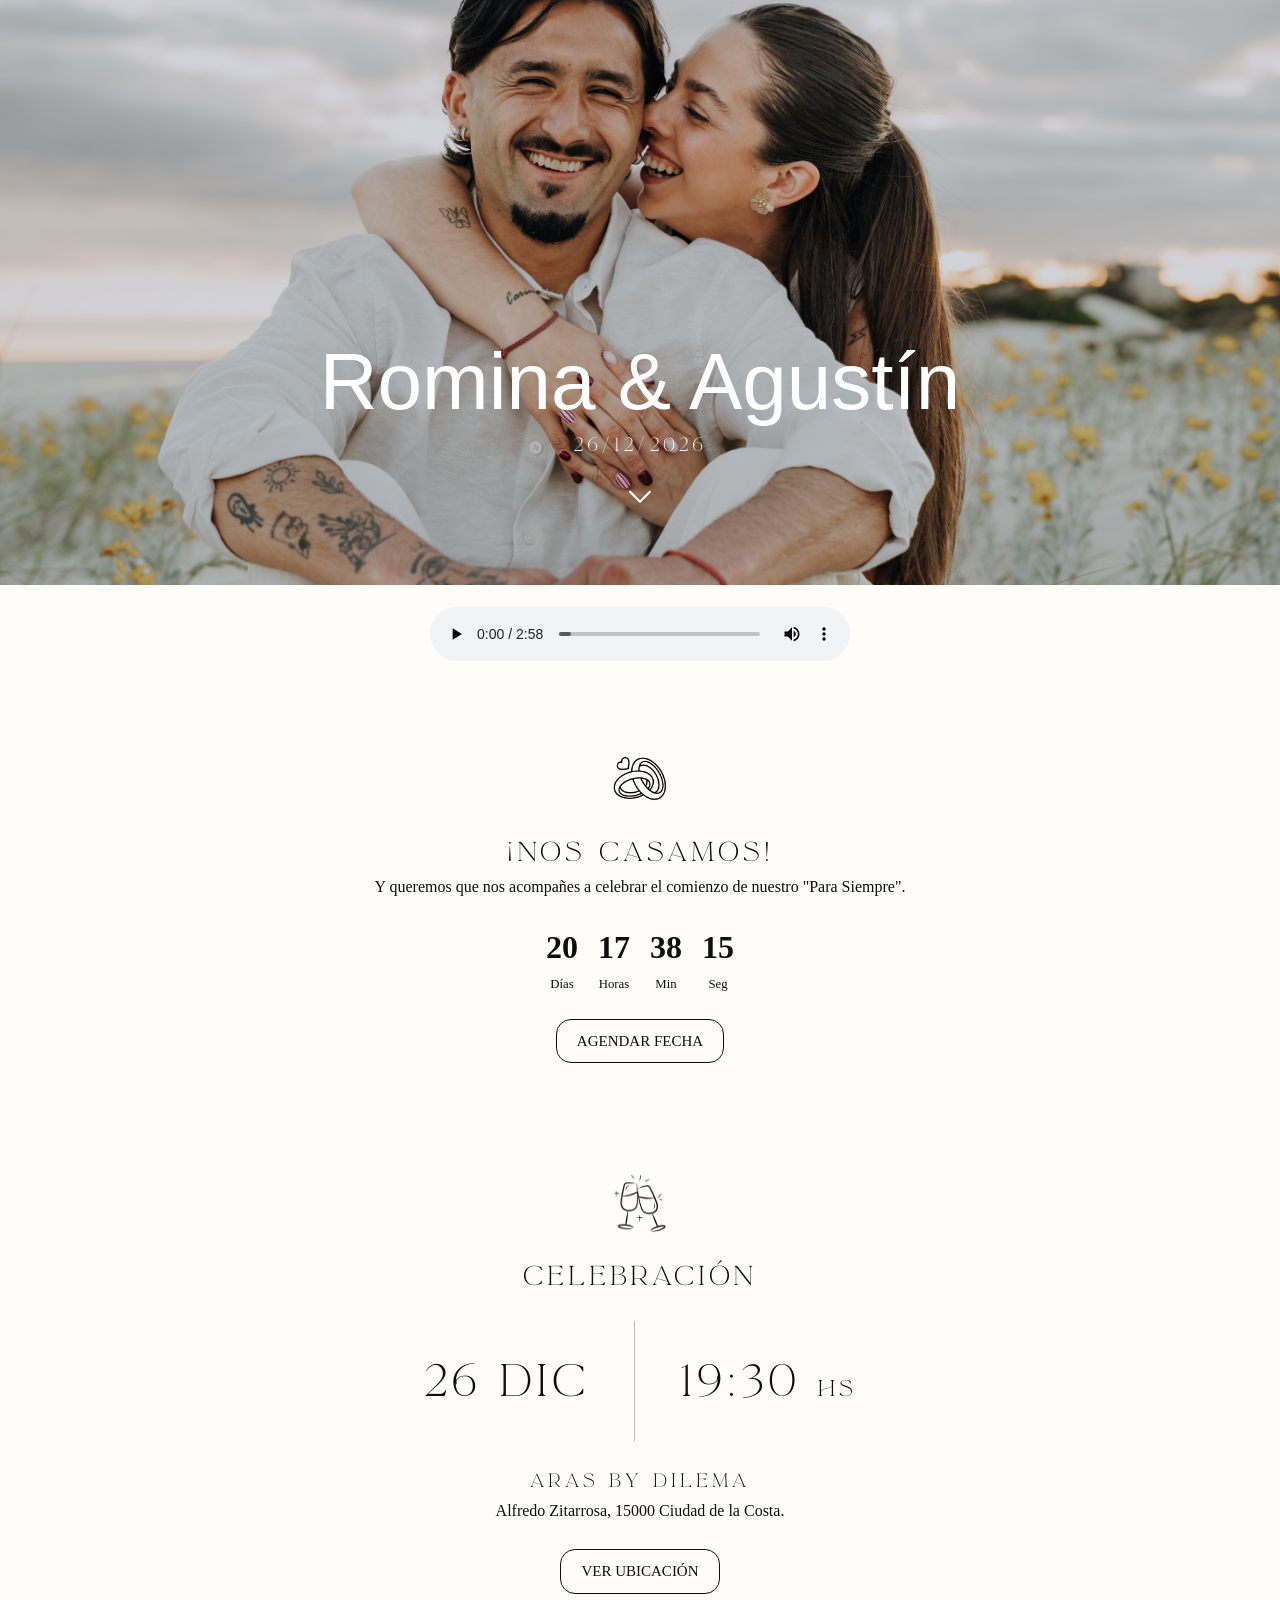
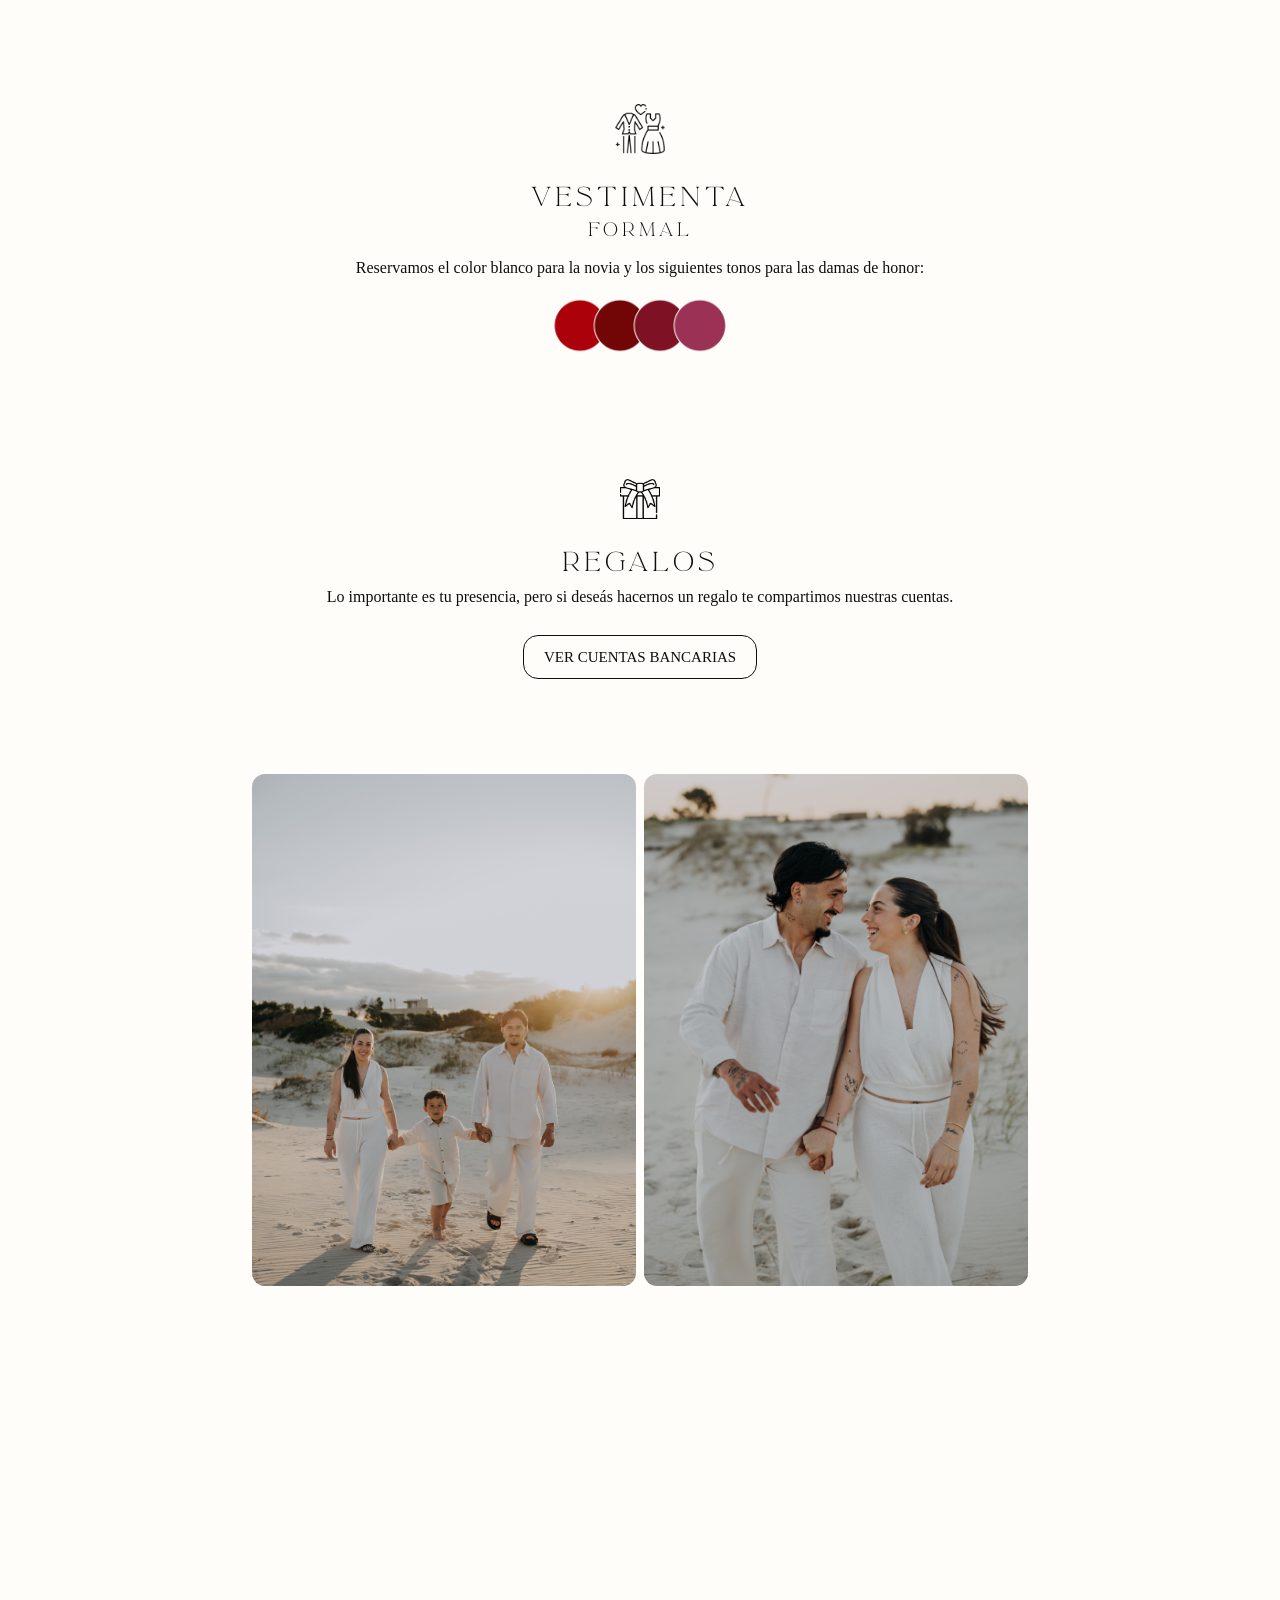
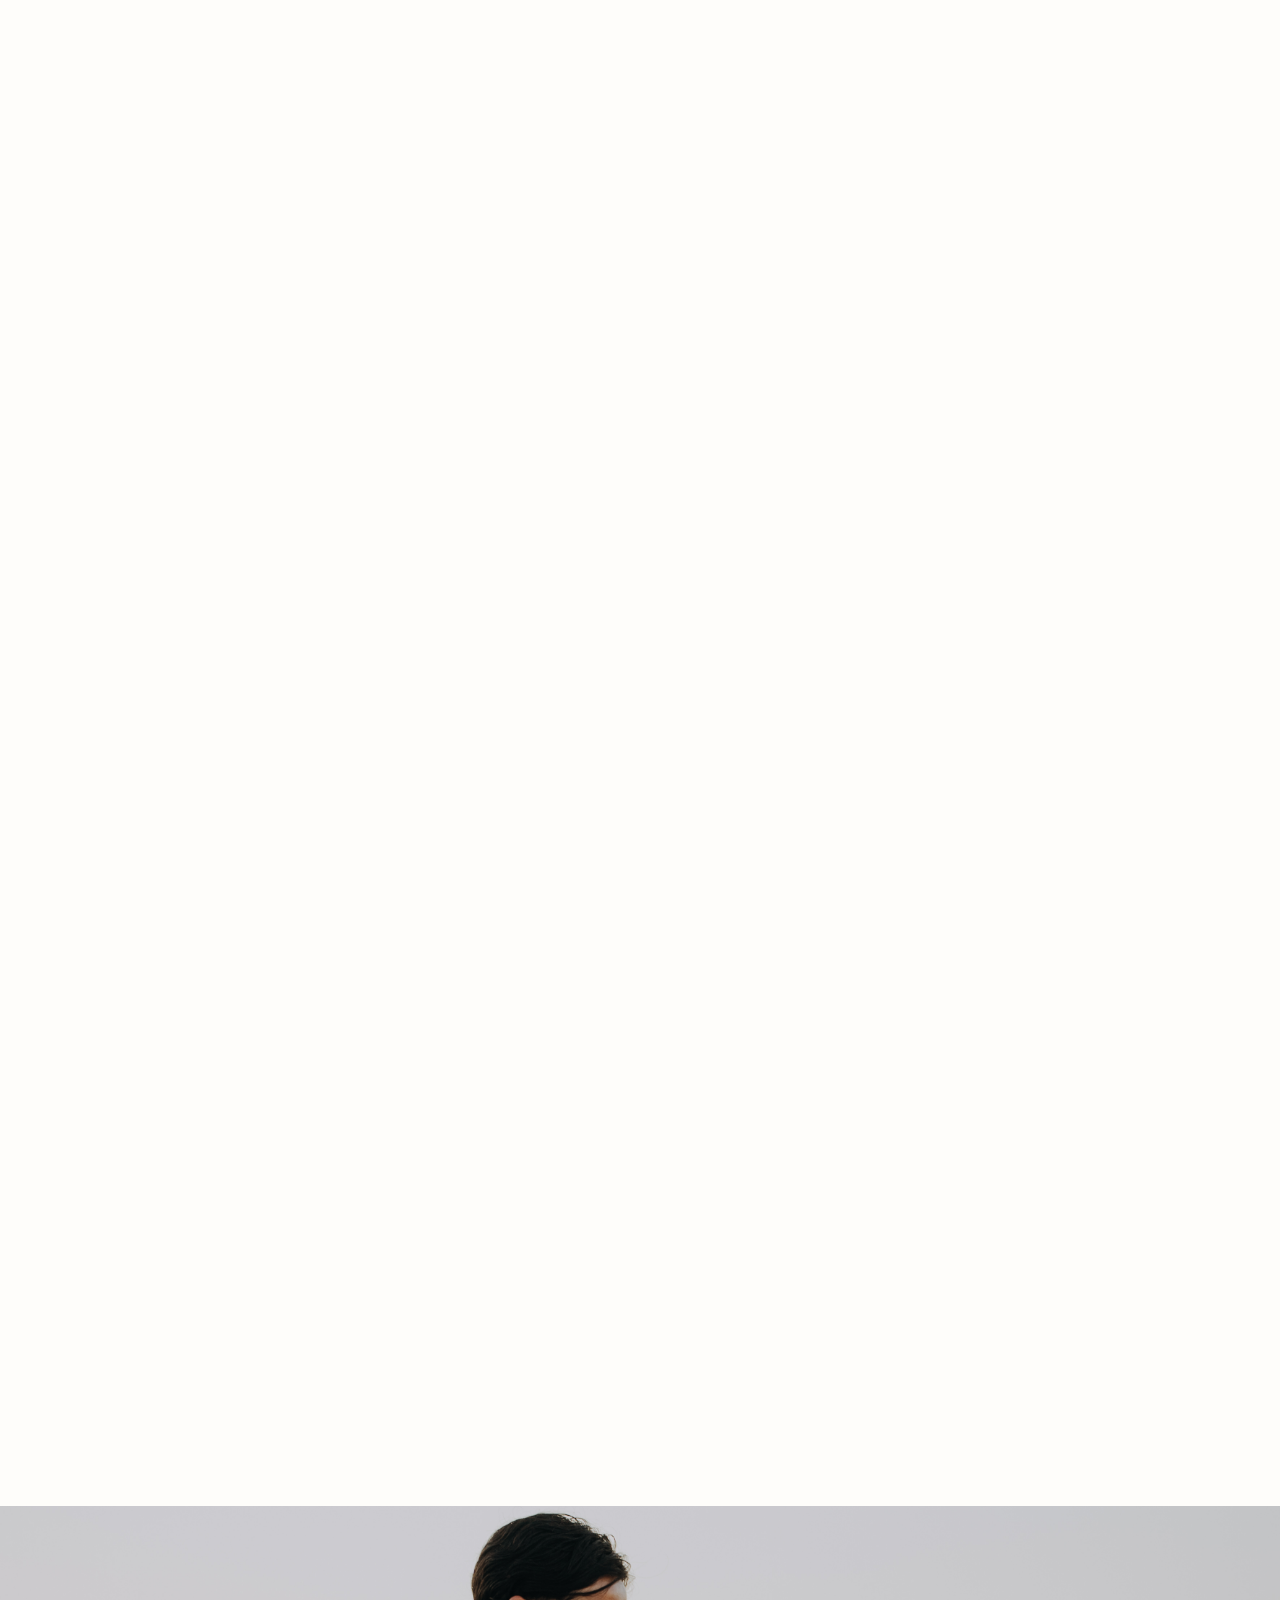
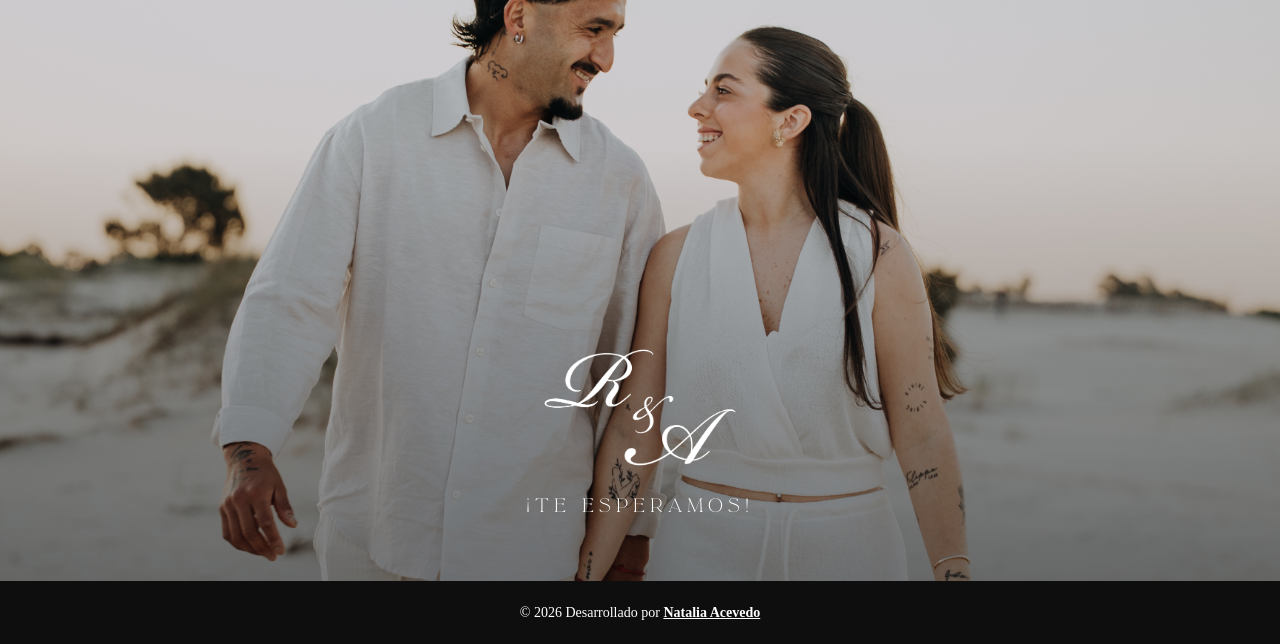
==== Romi & Agus/index.html @ 23ad6443 "Primera version invitacion Romi y Agus" ====
<!DOCTYPE html>
<html lang="es">
<head>
    <meta charset="UTF-8">
    <meta name="viewport" content="width=device-width, initial-scale=1.0">
    <title>Romi & Agus</title>
    <link href="https://cdn.jsdelivr.net/npm/bootstrap@5.3.5/dist/css/bootstrap.min.css" rel="stylesheet" integrity="sha384-SgOJa3DmI69IUzQ2PVdRZhwQ+dy64/BUtbMJw1MZ8t5HZApcHrRKUc4W0kG879m7" crossorigin="anonymous">
    
    <link rel="icon" type="image/png" href="img/R&A.png">

    <meta property="og:title" content="Romi & Agus | ¡Nos casamos!">
    <meta property="og:description" content="Sábado 26 de diciembre · 19:30 hs · Aras by Dilema">
    <meta property="og:image" content="https://natiacevedo.com/nos-casamos/Romi%20%26%20Agus/img/whatsapp.jpg">
    <meta property="og:image:width" content="1200">
    <meta property="og:image:height" content="630">
    <meta property="og:image:type" content="image/jpeg">
    <meta property="og:url" content="https://natiacevedo.com/nos-casamos/Romi%20%26%20Agus/romi%26agus.html">    
    <meta property="og:type" content="website">

    <meta name="format-detection" content="telephone=no">

    <link rel="preconnect" href="https://fonts.googleapis.com">
    <link rel="preconnect" href="https://fonts.gstatic.com" crossorigin>
    <link rel="stylesheet" href="https://use.typekit.net/cxe3yiv.css">
    <link rel="stylesheet" href="estilos-invitacion.css">

</head>
<body>
    <main>

        <div class="invitacion-boda">

            <div class="portada-boda">
                <img src="img/PORTADA.jpg" alt="Romina y Agustín">

                <div class="texto-portada">
                <h1 class="nombres">Romina &amp; Agustín</h1>
                <h3 class="mb-4">26/12/2026</h3>
                <a href="#siguiente-seccion" class="flecha-abajo" aria-label="Deslizar hacia abajo">
                    <svg viewBox="0 0 24 24" width="34" height="34"
                        fill="none" stroke="white"
                        stroke-width="1.5" stroke-linecap="round"
                        stroke-linejoin="round">
                        <path d="M5 9l7 7 7-7"/>
                    </svg>
                </a>
                </div>
            </div>

        </div>
            
            <div class="musica-boda">
                <audio controls preload="metadata">
                    <source src="musica/seraporqueteamo.mp3" type="audio/mpeg">
                    Tu navegador no admite la reproducción de audio.
                </audio>
            </div>
            
            <section class="altura container text-center" id="siguiente-seccion">

            <div class="text-center">
                <div>
                    <img src="img/boda.png" alt="brindis" width="60px" class="mb-4">
                </div>
                <h2 class="titulo">¡NOS CASAMOS!</h2>
                <p class="mt-2">Y queremos que nos acompañes a celebrar el comienzo de nuestro "Para Siempre".</p>

                <div id="countdown" class="mt-4 ">
                    <div class="time">
                        <span id="days">00</span>
                        <small>Días</small>
                    </div>
                    <div class="time">
                        <span id="hours">00</span>
                        <small>Horas</small>
                    </div>
                    <div class="time">
                        <span id="minutes">00</span>
                        <small>Min</small>
                    </div>
                    <div class="time">
                        <span id="seconds">00</span>
                        <small>Seg</small>
                    </div>
                </div>

                <a href="https://www.google.com/calendar/render?action=TEMPLATE&text=Casamiento+Romina+y+Agust%C3%ADn&dates=20261226T223000Z%2F20261227T073000Z&details=Casamiento+de+Romina+y+Agust%C3%ADn&location=Aras+by+Dilema%2C+Alfredo+Zitarrosa%2C+15000+Ciudad+de+la+Costa%2C+Canelones&ctz=America%2FMontevideo"
                target="_blank"
                rel="noopener noreferrer"
                class="button text-decoration-none the-seasons mt-4">
                    AGENDAR FECHA
                </a>
            </div>

            <div class="text-center celebracion">
                <div>
                    <img src="img/salud.png" alt="brindis" width="60px" class="mb-4">
                </div>
                <h2 class="titulo">CELEBRACIÓN</h2>
                <div class="fecha-evento">
                    <h4 class="fecha">26 DIC</h4>
                    <div class="separador"></div>
                    <h4 class="hora">
                        19:30 <span>HS</span>
                    </h4>
                </div>

                <h4 class="mb-2">Aras by Dilema</h4>
                <p>Alfredo Zitarrosa, 15000 Ciudad de la Costa.</p>

                <div class="botones">
                    <a href="https://www.google.com/maps/dir//Aras+by+Dilema,+Alfredo+Zitarrosa,+15000+Ciudad+de+la+Costa,+Departamento+de+Canelones/@-33.8884739,-58.9321915,7.93z/data=!3m1!4b1!4m9!4m8!1m0!1m5!1m1!1s0x959f89d371379f35:0xf142acd2adab171a!2m2!1d-55.9793618!2d-34.8284751!3e0?entry=ttu&g_ep=EgoyMDI2MTEwMy4wIKXMDSoASAFQAw%3D%3D"
                    rel="noopener noreferrer" target="_blank" class="button text-decoration-none the-seasons">
                        VER UBICACIÓN
                    </a>                
                </div>
            </div>

            <div class="text-center celebracion container">
                <div>
                    <img src="img/vestido-de-novia.png" alt="brindis" width="50px" class="mb-4">
                </div>
                <h2 class="titulo mb-2">VESTIMENTA</h2>
                <h4 class="mb-3">FORMAL</h4>
                <p>Reservamos el color blanco para la novia y los siguientes tonos para las damas de honor:</p>

                <div>
                    <img src="img/tonos.png" alt="tonos damas de honor" width="200px" class="mb-4">
                </div>
            </div>

           
            
<!-- SECCIÓN REGALOS -->
<div class="text-center celebracion container">
    <div>
        <img src="img/caja-de-regalo.png" alt="Regalos" width="40px" class="mb-4">
    </div>

    <h2 class="titulo mb-2">REGALOS</h2>

    <p>
        Lo importante es tu presencia, pero si deseás hacernos un regalo
        te compartimos nuestras cuentas.
    </p>

    <button type="button"
            class="button the-seasons"
            data-bs-toggle="modal"
            data-bs-target="#modalCuentas">
        VER CUENTAS BANCARIAS
    </button>
</div>


<!-- VENTANA EMERGENTE -->
<div class="modal fade" id="modalCuentas"
     tabindex="-1"
     aria-labelledby="tituloModalCuentas"
     aria-hidden="true">

    <div class="modal-dialog modal-dialog-centered">
        <div class="modal-content modal-regalos">

            <!-- ENCABEZADO -->
            <div class="modal-header border-0">
                <h5 class="modal-title titulo the-seasons" id="tituloModalCuentas">
                    Cuentas bancarias
                </h5>

                <button type="button"
                        class="btn-close"
                        data-bs-dismiss="modal"
                        aria-label="Cerrar">
                </button>
            </div>

            <!-- CUERPO -->
            <div class="modal-body text-center baskervville-normal">

                <h6 class="mb-3">
                    <b>Transferencias dentro de Santander:</b>
                </h6>

                <p class="mb-2">
                    Cuenta UYU: 1201671686
                    <button type="button" class="btn-copiar"
                        onclick="copiarCuenta('1201671686', this)">
                        Copiar
                    </button>
                </p>

                <p class="mb-4">
                    Cuenta USD: 5201818178
                    <button type="button" class="btn-copiar"
                        onclick="copiarCuenta('5201818178', this)">
                        Copiar
                    </button>
                </p>

                <h6 class="mt-3 mb-3">
                    <b>Transferencias desde otros bancos:</b>
                </h6>

                <p class="mb-2">
                    Cuenta UYU: 0074001201671686
                    <button type="button" class="btn-copiar"
                        onclick="copiarCuenta('0074001201671686', this)">
                        Copiar
                    </button>
                </p>

                <p class="mb-4">
                    Cuenta USD: 0074005201818178
                    <button type="button" class="btn-copiar"
                        onclick="copiarCuenta('0074005201818178', this)">
                        Copiar
                    </button>
                </p>

                <h6 class="mb-2">
                    Sucursal: 74 - Paso Molino
                </h6>

            </div>
        </div>
    </div>
</div>

        </section>

        
        <section class="py-4">
            <div class="galeria-personalizada container">

                <div class="galeria-foto">
                <img src="img/FOTO -1.jpg" alt="Foto 1">
                </div>

                <div class="galeria-foto">
                <img src="img/FOTO -4.jpg" alt="Foto 2">
                </div>

                <div class="galeria-foto galeria-ancha">
                <img src="img/FOTO -2.jpg" alt="Foto 3">
                </div>

                <div class="galeria-foto">
                <img src="img/FOTO -5.jpg" alt="Foto 4">
                </div>

                <div class="galeria-foto">
                <img src="img/FOTO -9.jpg" alt="Foto 5">
                </div>

            </div>
        </section>

        <!-- Visor de imágenes -->
        <div class="visor-galeria" id="visorGaleria"
            role="dialog" aria-modal="true"
            aria-label="Visor de fotografías"
            aria-hidden="true">

        <button class="visor-cerrar" type="button"
                aria-label="Cerrar galería">
            &times;
        </button>

        <button class="visor-anterior" type="button"
                aria-label="Foto anterior">
            &#10094;
        </button>

        <img id="imagenAmpliada" src="" alt="">

        <button class="visor-siguiente" type="button"
                aria-label="Foto siguiente">
            &#10095;
        </button>

        </div>

 
<section class="mt-4 container">
    <div class="formulario">

        <div class="subtitulo mb-3">
            ROMI &amp; AGUS · 26.12.2026
        </div>

        <h2 class="mb-1">CONFIRMÁ TU ASISTENCIA</h2>

        <p class="intro">
            ¡Nos encantaría compartir este día con vos!
        </p>

        <form id="formConfirmacion">

            <!-- NOMBRE -->
            <div class="campo">
                <label for="nombre">Nombre *</label>
                <input
                    id="nombre"
                    name="nombre"
                    type="text"
                    maxlength="80"
                    required>
            </div>

            <!-- APELLIDO -->
            <div class="campo">
                <label for="apellido">Apellido *</label>
                <input
                    id="apellido"
                    name="apellido"
                    type="text"
                    maxlength="80"
                    required>
            </div>

            <!-- CONFIRMACIÓN DE ASISTENCIA -->
            <fieldset>
                <legend>¿Confirmás tu asistencia? *</legend>

                <label class="opcion">
                    <input
                        type="radio"
                        name="asiste"
                        value="Sí"
                        required>
                    ¡Sí, ahí estaré!
                </label>

                <label class="opcion">
                    <input
                        type="radio"
                        name="asiste"
                        value="No">
                    No podré asistir
                </label>
            </fieldset>

            <!-- CAMPOS SI CONFIRMA ASISTENCIA -->
            <div id="camposAsistencia" class="oculto">

                <!-- RESTRICCIÓN ALIMENTARIA -->
                <fieldset>
                    <legend>
                        ¿Tenés alguna restricción alimentaria?
                    </legend>

                    <label class="opcion">
                        <input
                            type="radio"
                            name="restriccion"
                            value="No"
                            checked>
                        No
                    </label>

                    <label class="opcion">
                        <input
                            type="radio"
                            name="restriccion"
                            value="Sí">
                        Sí
                    </label>
                </fieldset>

                <!-- DETALLE DE RESTRICCIÓN -->
                <div class="campo oculto" id="cajaDetalle">
                    <label for="detalle">¿Cuál? *</label>

                    <textarea
                        id="detalle"
                        name="detalle"
                        rows="2"
                        maxlength="500"
                        placeholder="Celíaco/a, vegetariano/a, alergias..."></textarea>
                </div>

                <!-- CANCIÓN OPCIONAL -->
                <div class="campo">
                    <label for="cancion">
                        ¿Qué canción no puede faltar? 🎶
                    </label>

                    <input
                        id="cancion"
                        name="cancion"
                        type="text"
                        maxlength="200"
                        placeholder="Canción y artista (opcional)">
                </div>

            </div>

            <!-- MENSAJE PARA LOS NOVIOS -->
            <div class="campo">
                <label for="mensaje">
                    ¿Querés dejarles un mensaje a los novios? 💌
                </label>

                <textarea
                    id="mensaje"
                    name="mensaje"
                    rows="4"
                    maxlength="1500"
                    placeholder="Un deseo, unas palabras lindas o lo que quieras compartir..."></textarea>
            </div>

            <!-- BOTÓN DE ENVÍO -->
            <div class="botones text-center">
                <button
                    id="enviar"
                    type="submit"
                    class="button the-seasons enviar-confirmacion">
                    ENVIAR CONFIRMACIÓN
                </button>
            </div>

            <!-- ESTADO DEL ENVÍO -->
            <div
                id="estado"
                class="estado"
                role="status"
                aria-live="polite">
            </div>

        </form>

    </div>
</section>


        
        <!-- BANNER FINAL -->
        <div class="invitacion-boda cierre-boda">

            <div class="portada-boda portada-final">

                <!-- Imagen para desktop -->
                <img
                    src="img/FOTO -3.jpg"
                    alt="Romina y Agustín"
                    class="imagen-final foto-desktop">

                <!-- Imagen para mobile -->
                <img
                    src="img/portada2.jpg"
                    alt="Romina y Agustín"
                    class="imagen-final foto-mobile">

                <!-- Contenido sobre la imagen -->
                <div class="texto-portada texto-final">

                    <img
                        src="img/R&A-LogoBlanco.png"
                        alt="Romi y Agus"
                        class="logo-final">

                    <h4 class="mensaje-final">¡TE ESPERAMOS!</h4>

                </div>

            </div>

        </div>
</main>

<footer>
    <p class="text-center smaller p-3 mb-0">
        © 2026 Desarrollado por
        <a href="https://wa.me/59892777550"
           target="_blank"
           rel="noopener noreferrer"
           style="color: inherit; text-decoration: underline;">
            Natalia Acevedo
        </a>
    </p>
</footer>

    <script src="script.js"></script>
    <script src="https://cdn.jsdelivr.net/npm/bootstrap@5.3.5/dist/js/bootstrap.bundle.min.js"></script>

</body>
</html>
---- Romi & Agus/estilos-invitacion.css ----
/* ==========================================================
   ROMI & AGUS · INVITACIÓN
   Hoja de estilos organizada según las secciones del HTML.
   Breakpoints: tablet <= 991px, mobile <= 600px.
========================================================== */

/* 01. VARIABLES Y BASE ------------------------------------- */
:root {
  --negro: #0e0e0e;
  --beige: #fefdfa;
  --blanco: #ffffff;
}

* {
  margin: 0;
  padding: 0;
  box-sizing: border-box;
}

html {
  scroll-behavior: smooth;
}

body {
  background-color: var(--beige);
  background-image: url("img/textura.jpg");
  background-repeat: repeat;
  background-position: center;
  background-size: 600px auto;
  color: var(--negro);
  overflow-x: hidden;
}

/* 02. TIPOGRAFÍAS ------------------------------------------ */
@font-face {
  font-family: "Luxes Serif";
  src: url("fonts/LaLuxes-regular.otf") format("opentype");
  font-weight: 400;
  font-style: normal;
}

.baskervville-normal {
  font-family: "Baskervville", serif;
  font-weight: 400;
  font-style: normal;
}

.the-seasons,
p,
.time,
h6 {
  font-family: "the-seasons", serif;
}

h2,
h3,
h4 {
  font-family: "Luxes Serif", serif;
  font-weight: 300;
  font-style: normal;
  font-size: 17px;
  letter-spacing: 4px;
  text-align: center;
  margin: 5px 0 0;
}

/* 03. PORTADA PRINCIPAL ------------------------------------ */
.invitacion-boda {
  width: 100%;
  max-width: none;
  margin: 0;
  background-color: transparent;
}

.portada-boda {
  position: relative;
  width: 100%;
  height: 65vh;
  overflow: hidden;
}

.portada-boda img {
  display: block;
  width: 100%;
  height: 100%;
  object-fit: cover;
  object-position: center center;
}

.texto-portada {
  position: absolute;
  bottom: 65px;
  left: 50%;
  transform: translateX(-50%);
  width: 90%;
  text-align: center;
  color: var(--blanco);
}

.nombres {
  font-family: "bickham-script-pro-3", sans-serif;
  font-weight: 300;
  font-style: normal;
  font-size: 80px;
  line-height: 1.2;
  text-align: center;
  margin: 0;
}

.flecha-abajo {
  display: inline-flex;
  align-items: center;
  justify-content: center;
  color: var(--blanco);
  text-decoration: none;
  cursor: pointer;
  animation: flechaFlotante 2s ease-in-out infinite;
}

@keyframes flechaFlotante {
  0%, 100% { transform: translateY(0); }
  50% { transform: translateY(10px); }
}

/* 04. REPRODUCTOR DE MÚSICA -------------------------------- */
.musica-boda {
  padding: 22px 20px 28px;
  background-color: transparent;
  text-align: center;
}

.musica-boda audio {
  display: block;
  width: 100%;
  max-width: 420px;
  margin: 0 auto;
}

/* 05. SECCIÓN PRINCIPAL Y CUENTA REGRESIVA ------------------ */
.altura {
  background-color: transparent;
  min-height: 90vh;
  height: auto;
  display: flex;
  flex-direction: column;
  justify-content: center;
  padding-top: 60px;
  padding-bottom: 60px;
}

#countdown {
  display: flex;
  justify-content: center;
  align-items: center;
  gap: 20px;
  text-align: center;
}

#countdown .time span {
  display: block;
  font-size: 2rem;
  font-weight: bold;
}

#countdown .time small {
  font-size: 0.8rem;
}

/* 06. BOTONES ---------------------------------------------- */
.button {
  display: inline-block;
  color: var(--negro);
  background-color: transparent;
  border: 1px solid var(--negro);
  font-family: "the-seasons", serif;
  font-weight: normal;
  cursor: pointer;
  padding: 10px 20px;
  margin: 10px auto;
  border-radius: 15px;
  font-size: 15px;
  text-align: center;
  text-decoration: none;
  transition: all 0.5s ease;
}

.button:hover {
  background-color: var(--negro);
  color: var(--blanco);
  border: 1px solid var(--negro);
}

.button:disabled {
  opacity: 0.5;
  cursor: wait;
}

/* 07. CELEBRACIÓN, FECHA Y VESTIMENTA ----------------------- */
.celebracion {
  margin-top: 100px;
}

.celebracion h2 {
  margin-bottom: 10px;
}

.titulo {
  font-size: 24px;
}

.fecha-evento {
  display: flex;
  align-items: center;
  justify-content: center;
  gap: 45px;
  padding: 20px 15px;
  margin-bottom: 10px;
}

.fecha,
.hora {
  font-size: 40px;
  font-weight: 300;
  white-space: nowrap;
  margin: 0;
}

.separador {
  width: 1px;
  height: 120px;
  flex-shrink: 0;
  background-color: #bcbcbc;
}

.hora span {
  font-size: 20px;
}

/* 08. REGALOS: MODAL Y COPIAR ------------------------------- */
.modal-regalos {
  border: none;
  border-radius: 18px;
  padding: 15px;
  background: #fff;
}

.modal-regalos .modal-header {
  align-items: center;
}

.modal-regalos .modal-body {
  padding: 15px 10px 25px;
}

.btn-copiar {
  background: transparent;
  border: 1px solid #aaa;
  border-radius: 20px;
  padding: 4px 10px;
  margin-left: 6px;
  font-size: 12px;
  color: inherit;
  cursor: pointer;
  transition: all 0.2s ease;
}

.btn-copiar:hover {
  background: #f0ece6;
}

.btn-copiar:focus-visible {
  outline: 2px solid currentColor;
  outline-offset: 2px;
}

/* 09. GALERÍA ---------------------------------------------- */
.galeria-personalizada {
  display: grid;
  grid-template-columns: repeat(2, minmax(0, 1fr));
  gap: 8px;
  width: 100%;
  max-width: 800px;
  margin: 0 auto;
}

.galeria-personalizada .galeria-foto {
  position: relative;
  overflow: hidden;
  border-radius: 13px;
  aspect-ratio: 3 / 4;
  background: #eee;
  cursor: pointer;
}

.galeria-personalizada .galeria-ancha {
  grid-column: span 2;
  aspect-ratio: 1.7 / 1;
}

.galeria-personalizada img {
  display: block;
  width: 100%;
  height: 100%;
  object-fit: cover;
}

.galeria-personalizada .galeria-foto img {
  transition: transform 0.3s ease;
}

.galeria-personalizada .galeria-foto:hover img {
  transform: scale(1.03);
}

/* 10. VISOR DE FOTOGRAFÍAS --------------------------------- */
.visor-galeria {
  position: fixed;
  inset: 0;
  z-index: 999999;
  display: none;
  align-items: center;
  justify-content: center;
  background: rgba(255, 255, 255, 0.12);
  backdrop-filter: blur(4px);
  -webkit-backdrop-filter: blur(4px);
}

.visor-galeria.activo {
  display: flex;
}

#imagenAmpliada {
  max-width: 85vw;
  max-height: 85vh;
  width: auto;
  height: auto;
  object-fit: contain;
  border-radius: 12px;
  box-shadow: 0 8px 35px rgba(0, 0, 0, 0.18);
}

.visor-cerrar,
.visor-anterior,
.visor-siguiente {
  position: absolute;
  z-index: 2;
  display: flex;
  align-items: center;
  justify-content: center;
  width: 46px;
  height: 46px;
  border: none;
  border-radius: 50%;
  background: rgba(255, 255, 255, 0.95);
  color: #222;
  font-size: 25px;
  cursor: pointer;
  box-shadow: 0 2px 12px rgba(0, 0, 0, 0.15);
  transition: background 0.2s ease;
}

.visor-cerrar:hover,
.visor-anterior:hover,
.visor-siguiente:hover {
  background: #eaeaea;
}

.visor-cerrar {
  top: 25px;
  right: 25px;
  font-size: 34px;
}

.visor-anterior {
  left: 25px;
  top: 50%;
  transform: translateY(-50%);
}

.visor-siguiente {
  right: 25px;
  top: 50%;
  transform: translateY(-50%);
}

/* 11. FORMULARIO RSVP -------------------------------------- */
.formulario {
  max-width: 580px;
  margin: 0 auto;
  padding: 28px 24px;
  border: 1px solid #393939;
  border-radius: 16px;
  background: rgba(255, 255, 255, 0.68);
}

.formulario,
.formulario p,
.formulario label,
.formulario legend,
.formulario input,
.formulario textarea,
.formulario button,
.formulario .subtitulo,
.formulario .estado {
  font-family: "the-seasons", serif;
}

.formulario h2 {
  font-family: "Luxes Serif", serif;
  font-weight: 300;
  letter-spacing: 4px;
}

.subtitulo {
  text-align: center;
  font-size: 12px;
  letter-spacing: 0.2em;
  color: #393939;
}

.intro {
  text-align: center;
  line-height: 1.6;
  margin-bottom: 28px;
}

.campo {
  margin: 0 0 22px;
}

label,
legend {
  display: block;
  margin: 0 0 10px;
  font-size: 15px;
}

input[type="text"],
textarea {
  display: block;
  width: 100%;
  padding: 12px 14px;
  border: 1px solid var(--negro);
  background: #fff;
  border-radius: 8px;
  font: inherit;
  font-size: 15px;
}

input:focus,
textarea:focus {
  outline: 2px solid #aaa;
  outline-offset: 1px;
}

fieldset {
  padding: 0;
  border: none;
  margin-bottom: 24px;
}

.opcion {
  display: inline-flex;
  align-items: center;
  margin: 0 18px 10px 0;
  gap: 7px;
  cursor: pointer;
}

.opcion input {
  accent-color: #393939;
}

.oculto {
  display: none;
}

.estado {
  text-align: center;
  margin-top: 18px;
  line-height: 1.6;
}

.error { color: #a12f25; }
.exito { color: #355b39; }

/* 12. BANNER FINAL (FOTOS DESKTOP Y MOBILE) ----------------- */
.cierre-boda {
  width: 100%;
  margin-top: 70px;
}

.portada-final {
  position: relative;
  width: 100%;
  height: 75vh;
  overflow: hidden;
}

.portada-final .imagen-final {
  display: block;
  width: 100%;
  height: 100%;
  object-fit: cover;
  object-position: center;
}

.portada-final .foto-desktop {
  display: block;
  object-position: center 38%; /* encuadre elegido para desktop */
}

.portada-final .foto-mobile {
  display: none;
}

.portada-final::after {
  content: "";
  position: absolute;
  inset: 0;
  background: linear-gradient(
    to bottom,
    transparent 35%,
    rgba(0, 0, 0, 0.35) 100%
  );
  pointer-events: none;
}

.texto-final {
  position: absolute;
  z-index: 2;
  bottom: 65px;
  left: 50%;
  transform: translateX(-50%);
  width: 90%;
  text-align: center;
  color: white;
}

.portada-final .logo-final {
  display: block;
  width: 200px;
  height: auto;
  margin: 0 auto 20px;
  object-fit: contain;
}

.mensaje-final {
  letter-spacing: 5px;
  color: white;
}

/* 13. PIE DE PÁGINA ---------------------------------------- */
footer {
  width: 100%;
  background-color: var(--negro);
  color: var(--blanco);
  padding: 5px;
  text-align: center;
  text-decoration: none;
}

footer a {
  color: var(--blanco);
  text-decoration: none;
  font-weight: bold;
}

footer p {
  margin-bottom: 0;
  font-size: 14px;
}

/* 14. ANIMACIONES DE APARICIÓN ------------------------------ */
.revelar {
  opacity: 1;
  transform: none;
}

.animaciones-activas .revelar {
  opacity: 0;
  transform: translateY(22px);
  transition:
    opacity 1s ease,
    transform 1s cubic-bezier(0.22, 1, 0.36, 1);
  will-change: opacity, transform;
}

.animaciones-activas .revelar.visible {
  opacity: 1;
  transform: translateY(0);
}

.animaciones-activas .galeria-foto.revelar {
  opacity: 0;
  transform: translateY(22px);
  transition:
    opacity 1.1s ease,
    transform 1.1s cubic-bezier(0.22, 1, 0.36, 1);
}

.animaciones-activas .galeria-foto.revelar:nth-child(2n+1):not(.galeria-ancha) {
  transform: translateX(-35px);
}

.animaciones-activas .galeria-foto.revelar:nth-child(2n):not(.galeria-ancha) {
  transform: translateX(35px);
}

.animaciones-activas .galeria-foto.revelar.galeria-ancha {
  transform: translateY(22px);
}

.animaciones-activas .galeria-foto.revelar.visible,
.animaciones-activas .galeria-foto.revelar.visible:nth-child(2n+1),
.animaciones-activas .galeria-foto.revelar.visible:nth-child(2n) {
  opacity: 1;
  transform: translate(0, 0);
}

/* 15. RESPONSIVE: TABLET Y MOBILE -------------------------- */
@media (max-width: 991px) {
  .portada-boda {
    height: 70vh;
  }

  .nombres {
    font-size: 70px;
  }

  .portada-final {
    height: 80vh;
    height: 80svh;
  }

  .portada-final .foto-desktop {
    display: none;
  }

  .portada-final .foto-mobile {
    display: block;
  }

  .portada-final .logo-final {
    width: 150px;
  }

  .texto-final {
    bottom: 50px;
  }
}

@media (max-width: 600px) {
  .portada-boda {
    height: 80vh;
    height: 80svh;
  }

  .portada-boda img {
    width: 100%;
    height: 100%;
    object-fit: cover;
    object-position: center center;
  }

  .texto-portada {
    bottom: 50px;
    width: 95%;
  }

  .nombres {
    font-size: 65px;
    line-height: 1.1;
  }

  .texto-portada h3 {
    font-size: 16px;
    letter-spacing: 4px;
  }

  .altura {
    min-height: auto;
    padding-top: 60px;
    padding-bottom: 60px;
  }

  #countdown {
    gap: 15px;
  }

  #countdown .time span {
    font-size: 1.6rem;
  }

  #countdown .time small {
    font-size: 0.75rem;
  }

  .celebracion {
    margin-top: 80px;
  }

  .titulo {
    font-size: 22px;
  }

  .fecha-evento {
    gap: 25px;
    padding: 20px 10px;
  }

  .fecha,
  .hora {
    font-size: 26px;
  }

  .hora span {
    font-size: 14px;
  }

  .separador {
    height: 75px;
  }

  .button {
    font-size: 14px;
    padding: 10px 20px;
  }

  .galeria-personalizada {
    gap: 6px;
  }

  .galeria-personalizada .galeria-foto {
    border-radius: 10px;
  }

  #imagenAmpliada {
    max-width: 92vw;
    max-height: 75vh;
  }

  .visor-anterior { left: 8px; }
  .visor-siguiente { right: 8px; }
  .visor-cerrar { top: 15px; right: 15px; }

  .visor-anterior,
  .visor-siguiente {
    width: 36px;
    height: 36px;
    font-size: 20px;
  }
}

@media (max-width: 576px) {
  .modal-regalos { padding: 10px; }
  .modal-regalos p { font-size: 14px; }

  .btn-copiar {
    font-size: 11px;
    padding: 4px 8px;
  }

  footer p { font-size: 12px; }
}

@media (max-width: 480px) {
  .formulario { padding: 24px 18px; }
  h2 { font-size: 20px; }
}

/* 16. ACCESIBILIDAD: MOVIMIENTO REDUCIDO ------------------- */
@media (prefers-reduced-motion: reduce) {
  .animaciones-activas .revelar {
    opacity: 1;
    transform: none;
    transition: none;
  }

  .animaciones-activas .galeria-foto.revelar {
    opacity: 1 !important;
    transform: none !important;
    transition: none !important;
  }
}
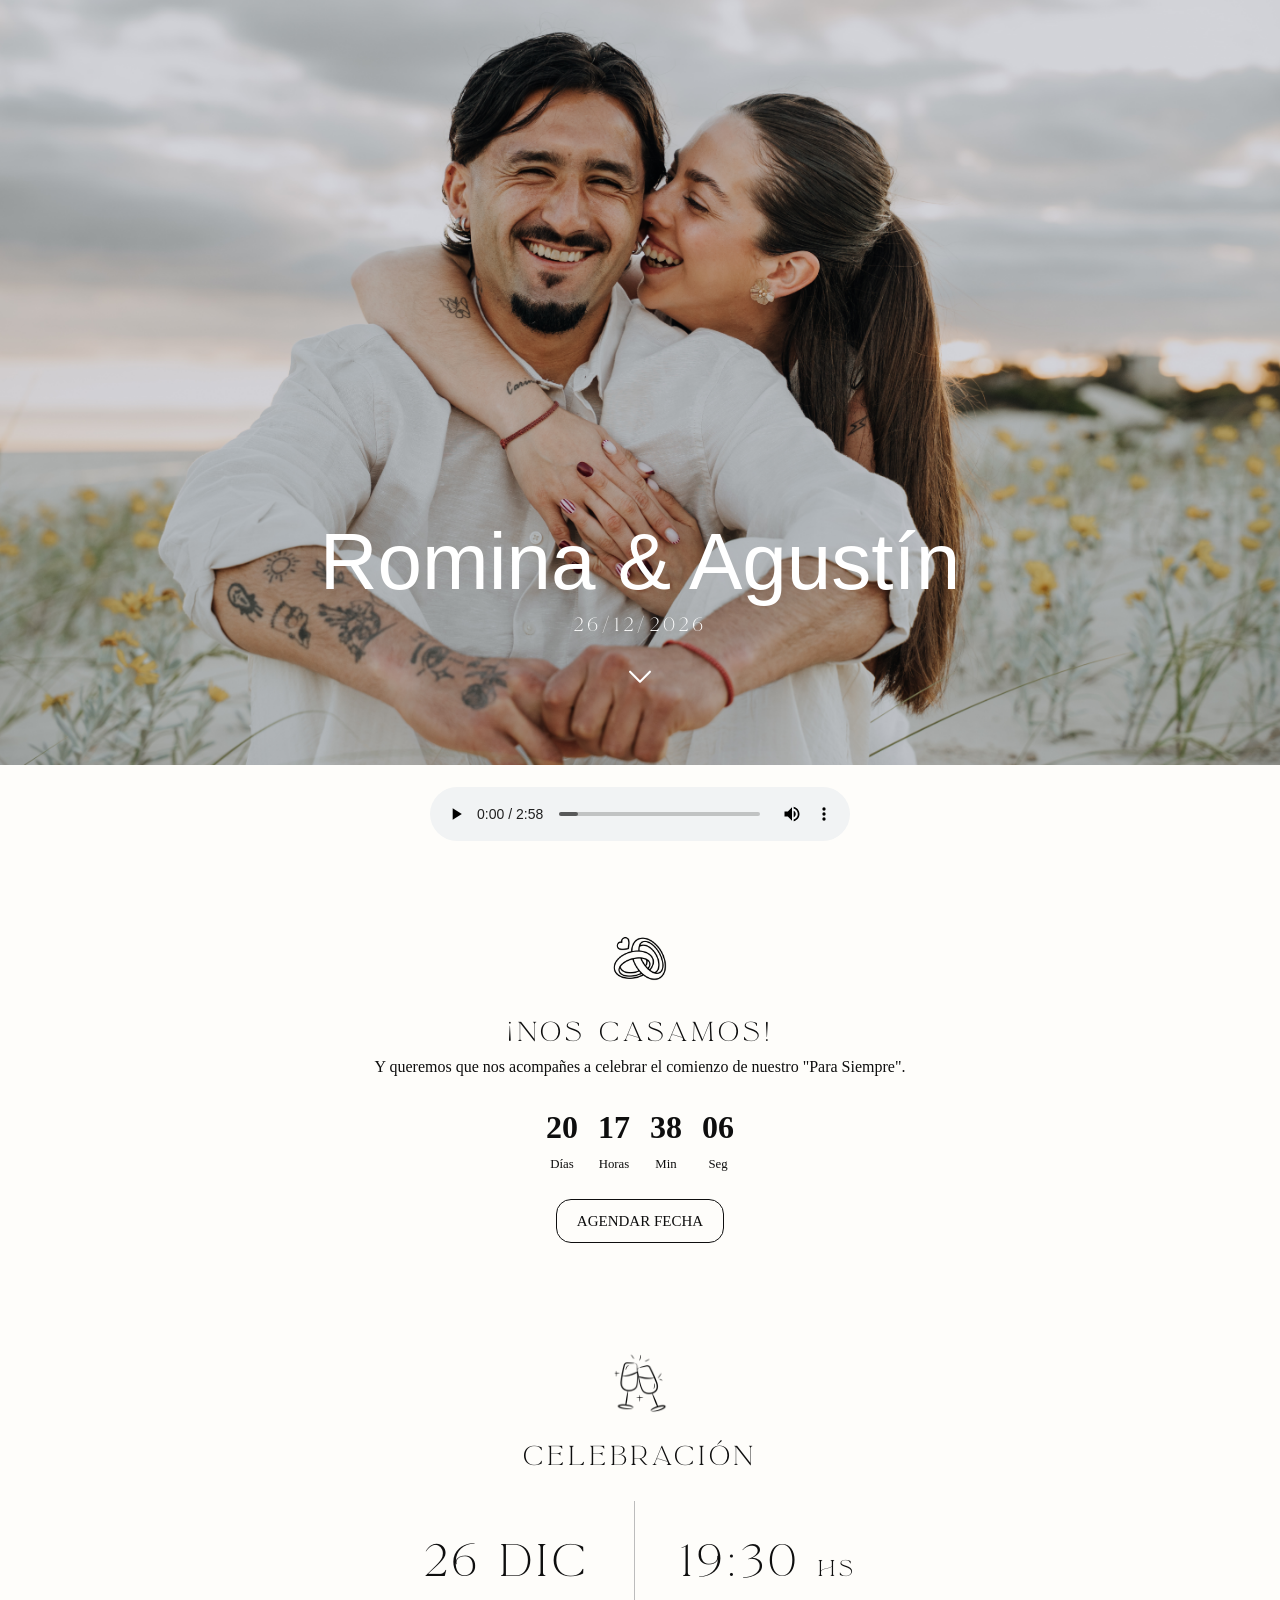
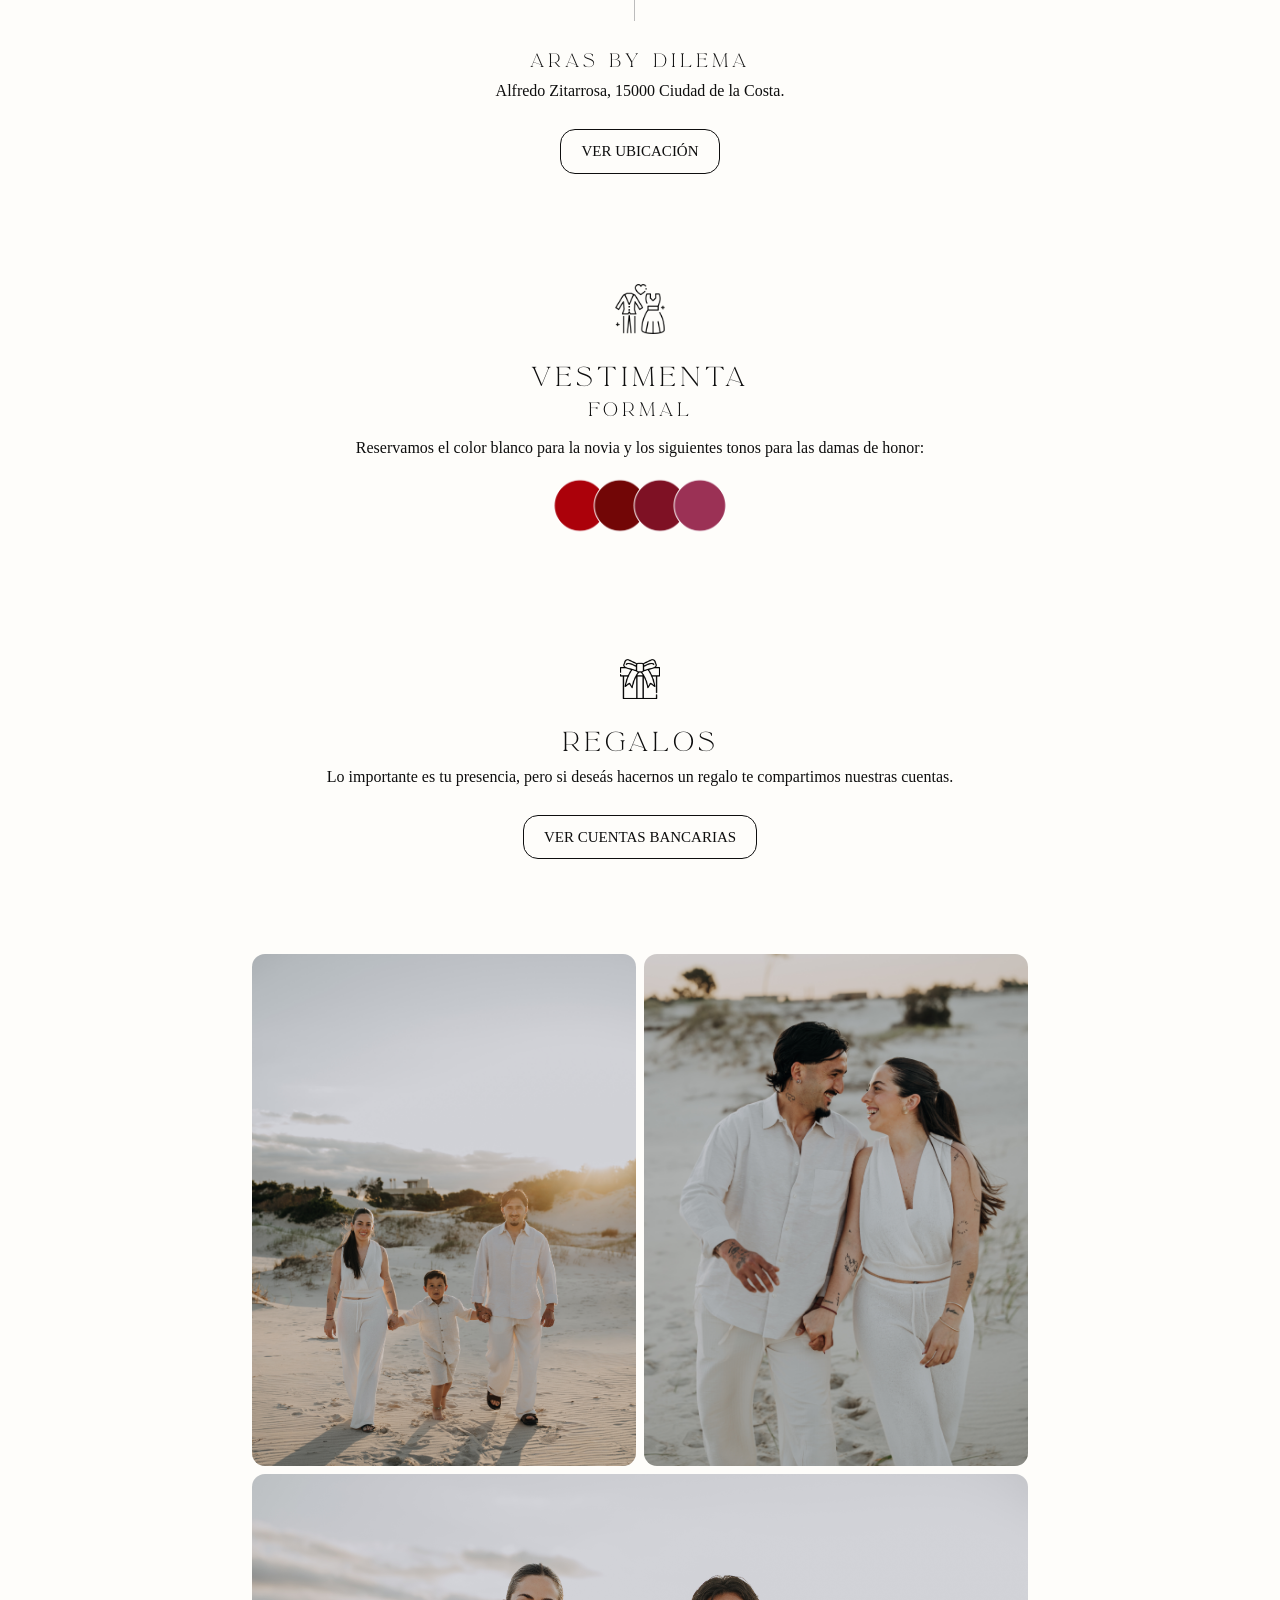
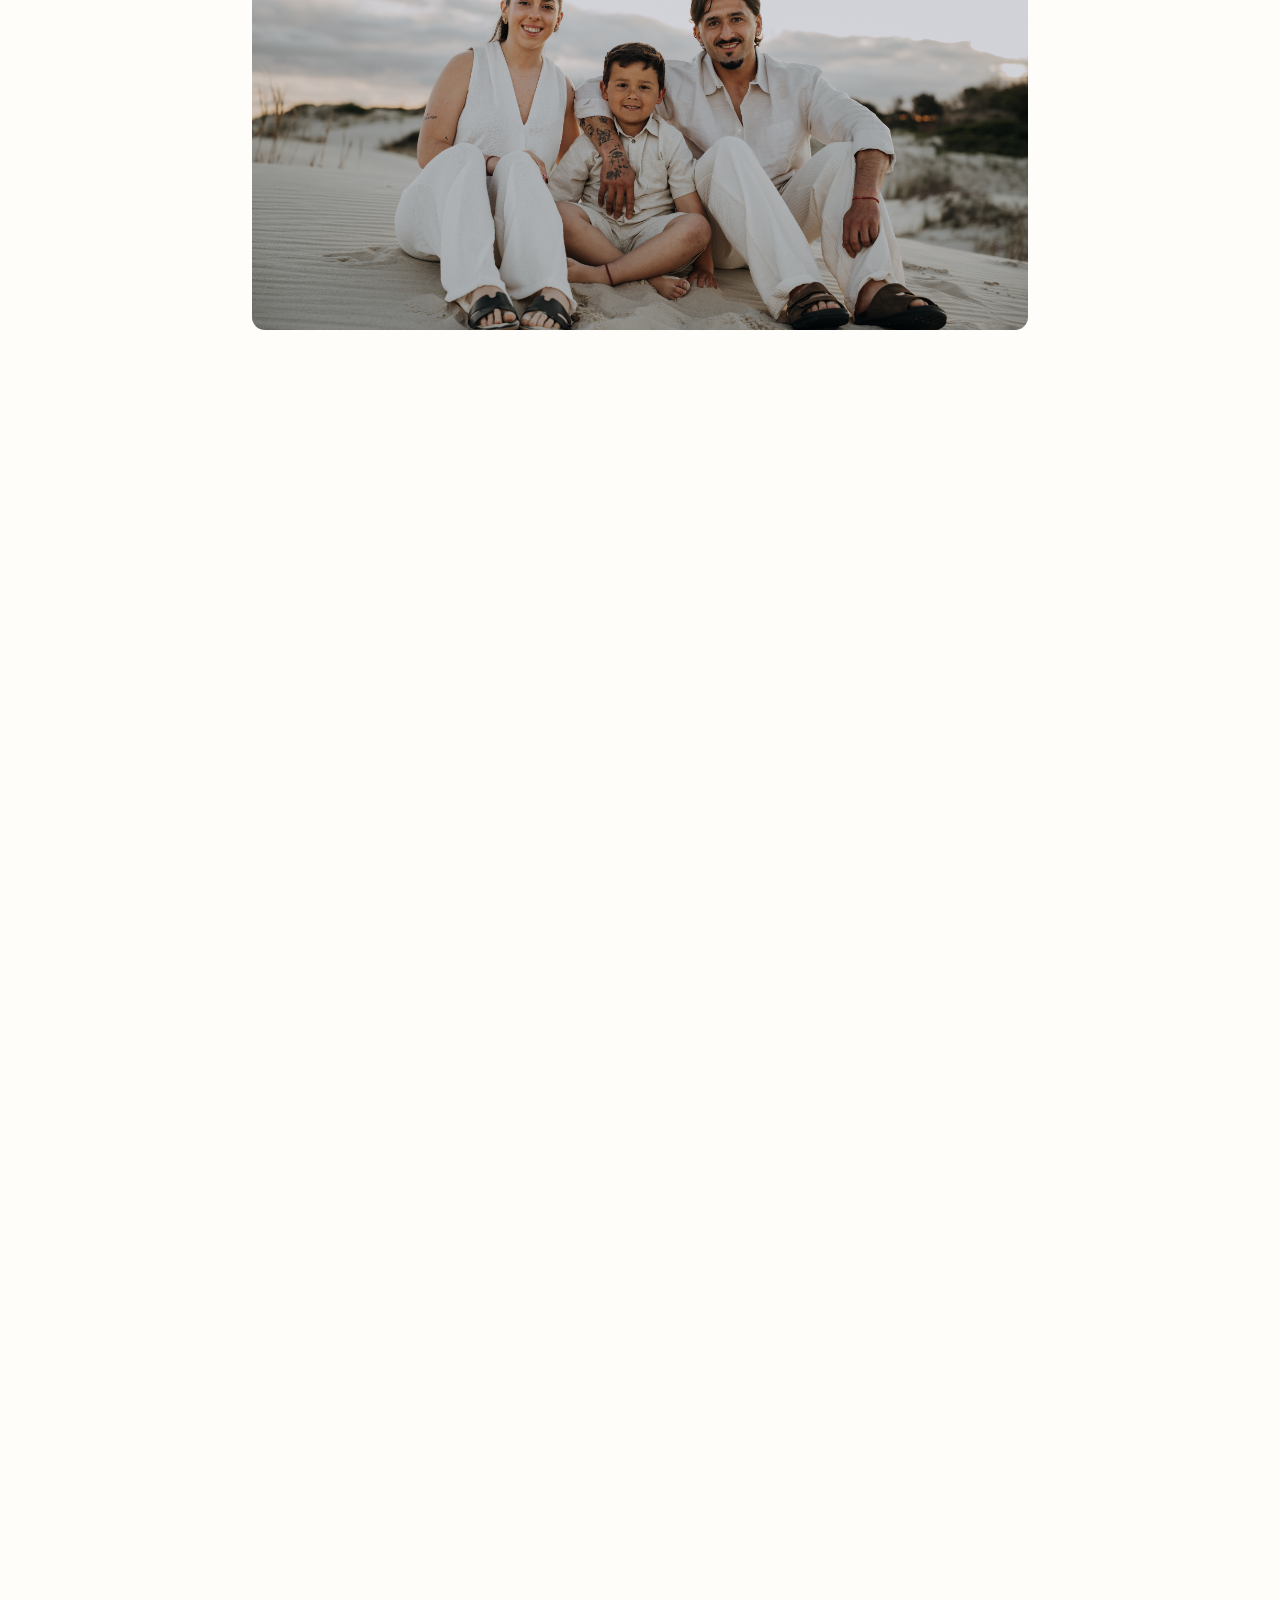
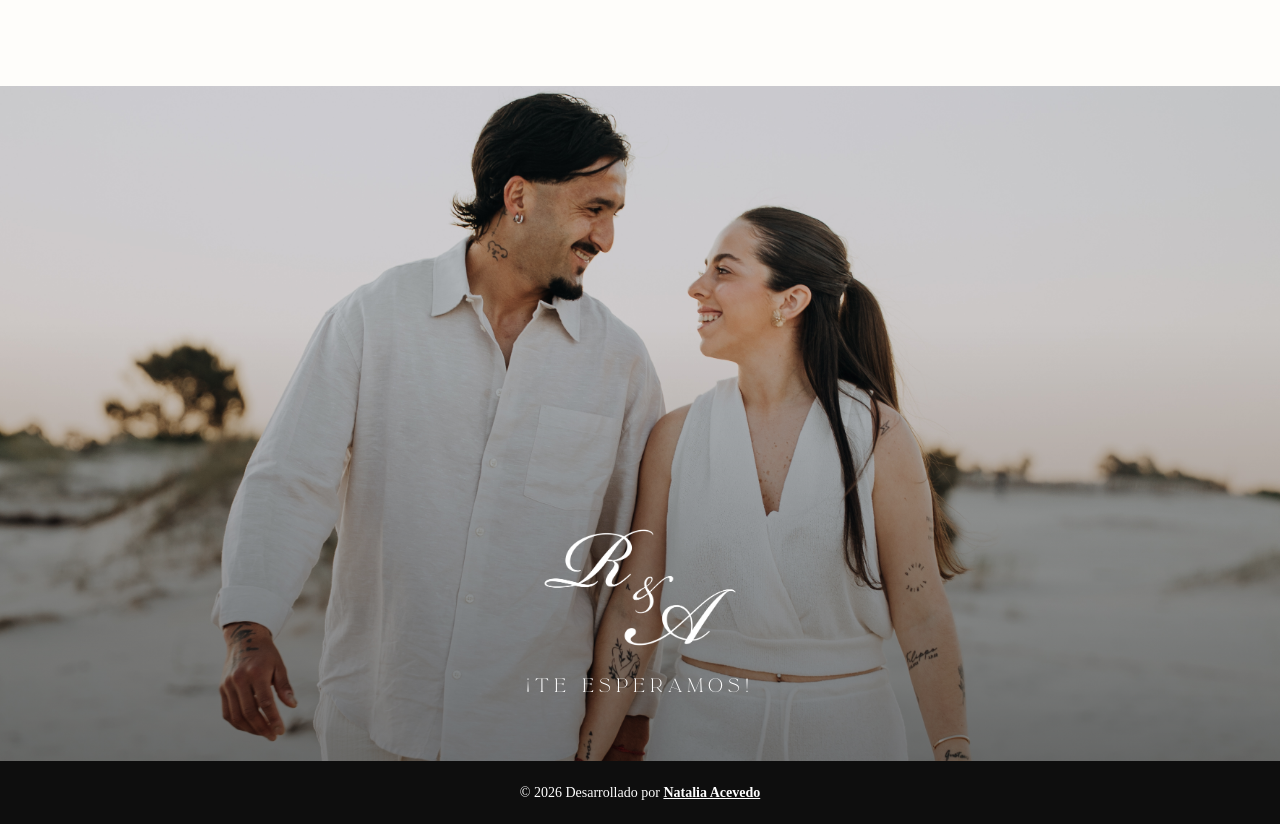
==== commit 48b01be4: "Invitación final" ====
--- a/Romi & Agus/index.html
+++ b/Romi & Agus/index.html
@@ -10,11 +10,10 @@
 
     <meta property="og:title" content="Romi & Agus | ¡Nos casamos!">
     <meta property="og:description" content="Sábado 26 de diciembre · 19:30 hs · Aras by Dilema">
-    <meta property="og:image" content="https://natiacevedo.com/nos-casamos/Romi%20%26%20Agus/img/whatsapp.jpg">
-    <meta property="og:image:width" content="1200">
+    <meta property="og:image" content="https://romina-y-agustin.netlify.app/img/whatsapp.jpg">    <meta property="og:image:width" content="1200">
     <meta property="og:image:height" content="630">
     <meta property="og:image:type" content="image/jpeg">
-    <meta property="og:url" content="https://natiacevedo.com/nos-casamos/Romi%20%26%20Agus/romi%26agus.html">    
+    <meta property="og:url" content="https://romina-y-agustin.netlify.app/">    
     <meta property="og:type" content="website">
 
     <meta name="format-detection" content="telephone=no">
--- a/Romi & Agus/estilos-invitacion.css
+++ b/Romi & Agus/estilos-invitacion.css
@@ -1,9 +1,3 @@
-/* ==========================================================
-   ROMI & AGUS · INVITACIÓN
-   Hoja de estilos organizada según las secciones del HTML.
-   Breakpoints: tablet <= 991px, mobile <= 600px.
-========================================================== */
-
 /* 01. VARIABLES Y BASE ------------------------------------- */
 :root {
   --negro: #0e0e0e;
@@ -75,7 +69,7 @@
 .portada-boda {
   position: relative;
   width: 100%;
-  height: 65vh;
+  height: 85vh;
   overflow: hidden;
 }
 
